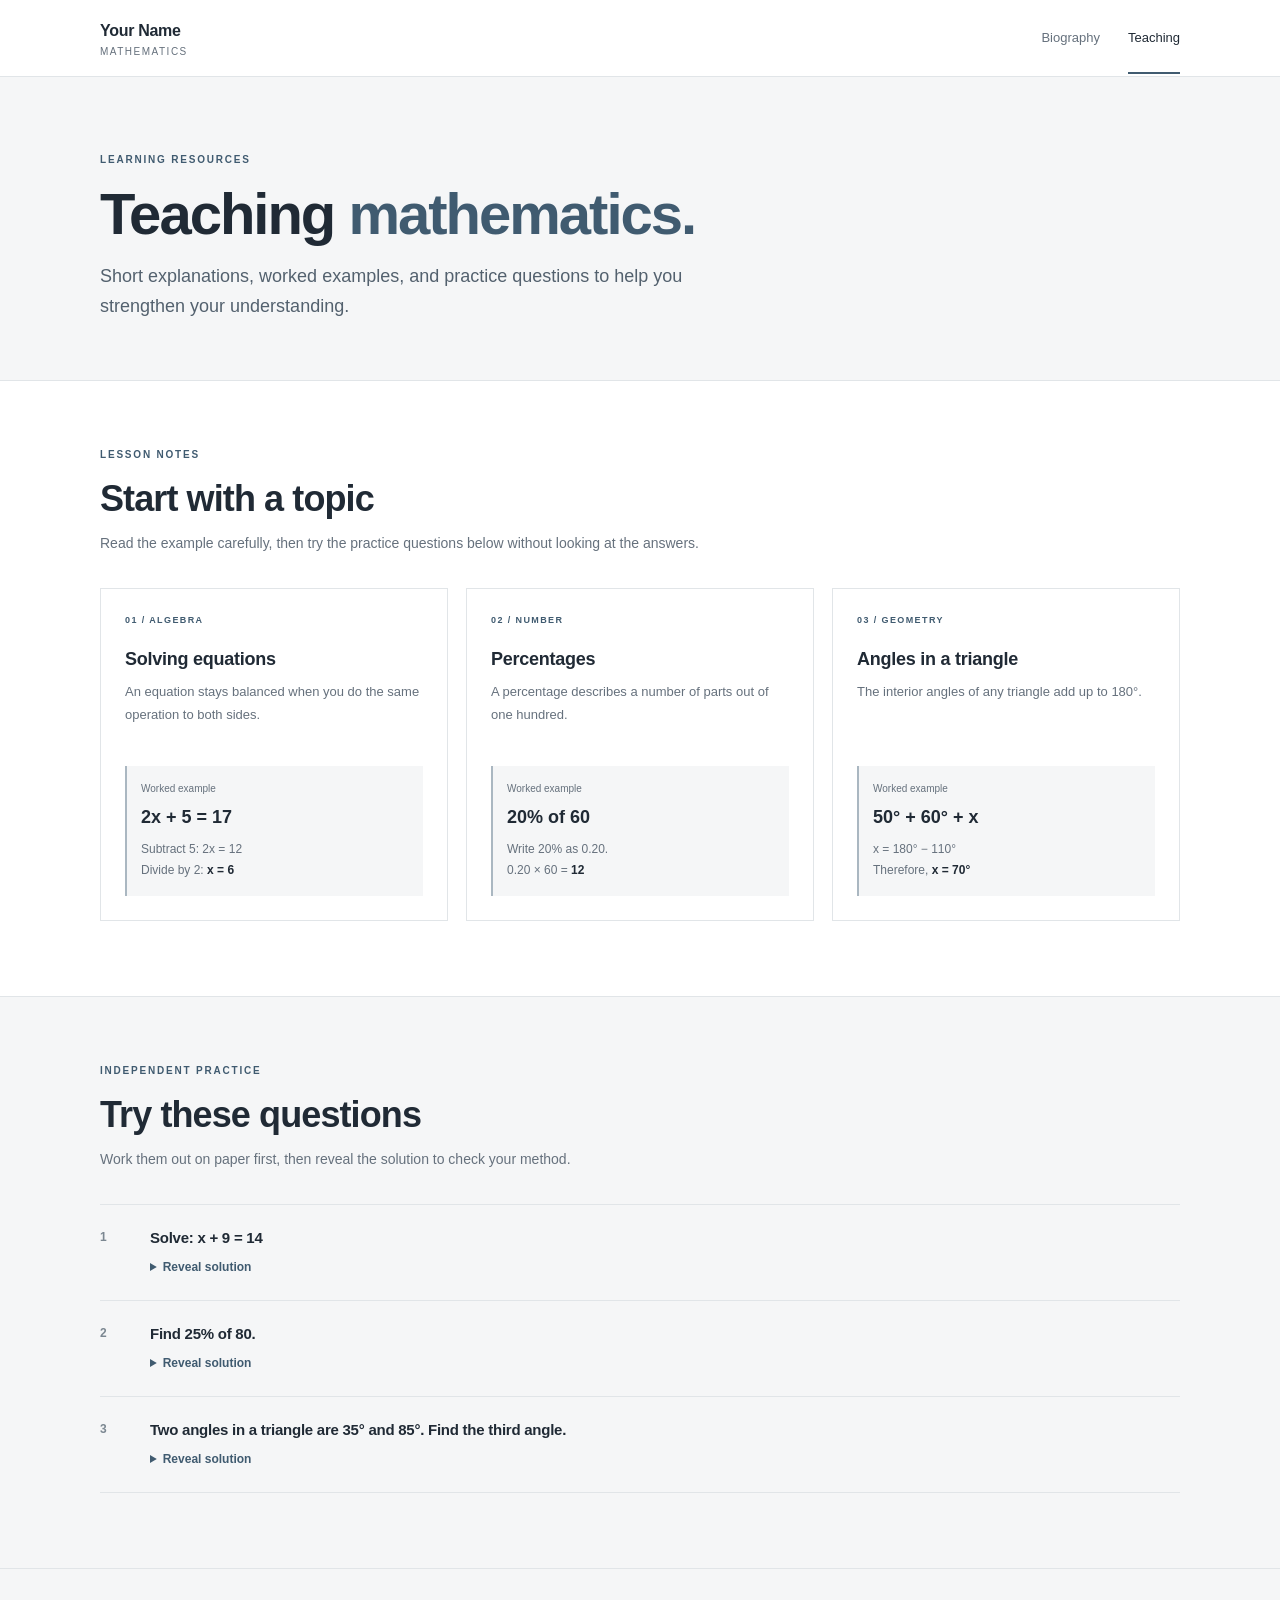
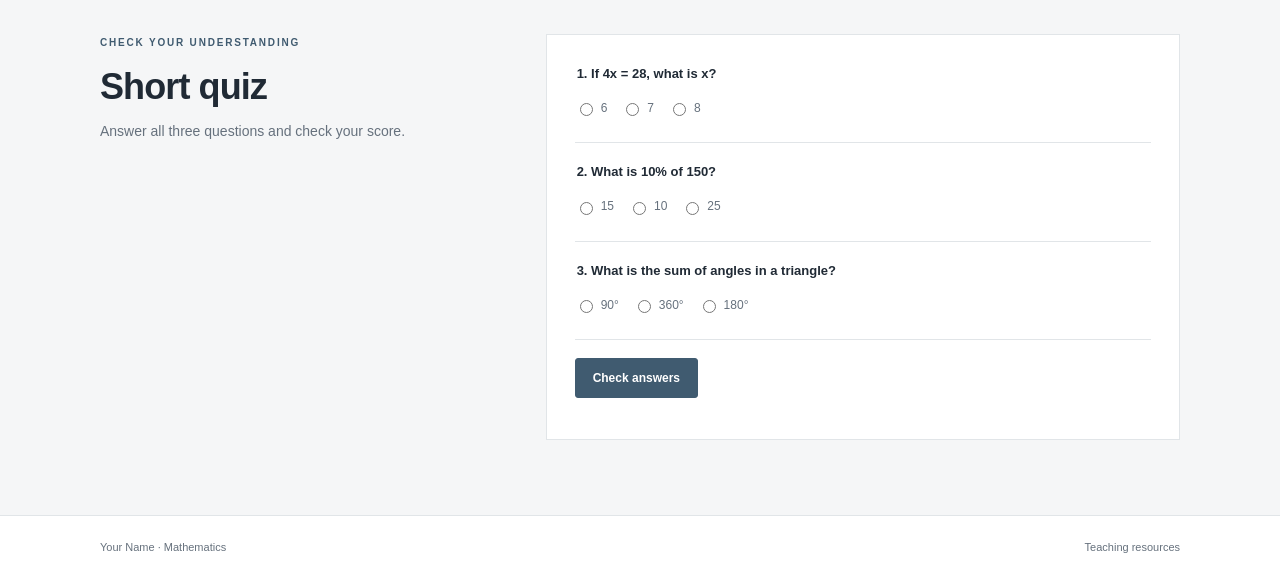
==== teaching.html @ e1b397eb "Add files via upload" ====
<!DOCTYPE html>
<html lang="en">
<head>
  <meta charset="UTF-8">
  <meta name="viewport" content="width=device-width, initial-scale=1">
  <meta name="description" content="Mathematics lessons, worked examples, exercises and a quiz for secondary school students.">
  <title>Teaching | Your Name</title>
  <link rel="stylesheet" href="style.css">
  <script src="script.js" defer></script>
</head>
<body>
  <header class="site-header">
    <div class="container nav-wrap">
      <a class="brand" href="index.html">Your Name <span>Mathematics</span></a>
      <nav aria-label="Main navigation">
        <a href="index.html">Biography</a>
        <a class="active" href="teaching.html">Teaching</a>
      </nav>
    </div>
  </header>

  <main>
    <section class="page-intro">
      <div class="container narrow">
        <p class="eyebrow">LEARNING RESOURCES</p>
        <h1>Teaching <span>mathematics.</span></h1>
        <p class="lead">Short explanations, worked examples, and practice questions to help you strengthen your understanding.</p>
      </div>
    </section>

    <section class="section">
      <div class="container">
        <div class="section-heading">
          <p class="eyebrow">LESSON NOTES</p>
          <h2>Start with a topic</h2>
          <p class="section-desc">Read the example carefully, then try the practice questions below without looking at the answers.</p>
        </div>
        <div class="lesson-grid">
          <article class="lesson-card">
            <p class="topic">01 / ALGEBRA</p>
            <h3>Solving equations</h3>
            <p>An equation stays balanced when you do the same operation to both sides.</p>
            <div class="example"><span>Worked example</span><strong>2x + 5 = 17</strong><p>Subtract 5: 2x = 12<br>Divide by 2: <b>x = 6</b></p></div>
          </article>
          <article class="lesson-card">
            <p class="topic">02 / NUMBER</p>
            <h3>Percentages</h3>
            <p>A percentage describes a number of parts out of one hundred.</p>
            <div class="example"><span>Worked example</span><strong>20% of 60</strong><p>Write 20% as 0.20.<br>0.20 × 60 = <b>12</b></p></div>
          </article>
          <article class="lesson-card">
            <p class="topic">03 / GEOMETRY</p>
            <h3>Angles in a triangle</h3>
            <p>The interior angles of any triangle add up to 180°.</p>
            <div class="example"><span>Worked example</span><strong>50° + 60° + x</strong><p>x = 180° − 110°<br>Therefore, <b>x = 70°</b></p></div>
          </article>
        </div>
      </div>
    </section>

    <section class="section practice-section">
      <div class="container">
        <div class="section-heading">
          <p class="eyebrow">INDEPENDENT PRACTICE</p>
          <h2>Try these questions</h2>
          <p class="section-desc">Work them out on paper first, then reveal the solution to check your method.</p>
        </div>
        <div class="exercise-list">
          <article class="exercise"><span class="exercise-no">1</span><div><h3>Solve: x + 9 = 14</h3><details><summary>Reveal solution</summary><p>Subtract 9 from both sides: x = 14 − 9, so <strong>x = 5</strong>.</p></details></div></article>
          <article class="exercise"><span class="exercise-no">2</span><div><h3>Find 25% of 80.</h3><details><summary>Reveal solution</summary><p>25% is one quarter. Calculate 80 ÷ 4, so the answer is <strong>20</strong>.</p></details></div></article>
          <article class="exercise"><span class="exercise-no">3</span><div><h3>Two angles in a triangle are 35° and 85°. Find the third angle.</h3><details><summary>Reveal solution</summary><p>180° − 35° − 85° = <strong>60°</strong>.</p></details></div></article>
        </div>
      </div>
    </section>

    <section class="section quiz-section">
      <div class="container quiz-layout">
        <div class="section-heading">
          <p class="eyebrow">CHECK YOUR UNDERSTANDING</p>
          <h2>Short quiz</h2>
          <p class="section-desc">Answer all three questions and check your score.</p>
        </div>
        <form id="quiz-form" class="quiz-form">
          <fieldset><legend>1. If 4x = 28, what is x?</legend><label><input type="radio" name="q1" value="a"> 6</label><label><input type="radio" name="q1" value="b"> 7</label><label><input type="radio" name="q1" value="c"> 8</label></fieldset>
          <fieldset><legend>2. What is 10% of 150?</legend><label><input type="radio" name="q2" value="a"> 15</label><label><input type="radio" name="q2" value="b"> 10</label><label><input type="radio" name="q2" value="c"> 25</label></fieldset>
          <fieldset><legend>3. What is the sum of angles in a triangle?</legend><label><input type="radio" name="q3" value="a"> 90°</label><label><input type="radio" name="q3" value="b"> 360°</label><label><input type="radio" name="q3" value="c"> 180°</label></fieldset>
          <button class="button" type="submit">Check answers</button>
          <p id="quiz-result" class="quiz-result" role="status" aria-live="polite"></p>
        </form>
      </div>
    </section>
  </main>

  <footer class="site-footer"><div class="container footer-inner"><span><a href="index.html">Your Name · Mathematics</a></span><span><a href="#top">Teaching resources</a></span></div></footer>
</body>
</html>
---- style.css ----
:root {
  --ink: #202a35;
  --muted: #66717d;
  --paper: #ffffff;
  --soft: #f5f6f7;
  --line: #e1e5e8;
  --accent: #405b70;
  --accent-dark: #2e4354;
  --max: 1080px;
}
* { box-sizing: border-box; }
html { scroll-behavior: smooth; }
body { margin: 0; color: var(--ink); background: var(--paper); font-family: -apple-system, BlinkMacSystemFont, "Segoe UI", sans-serif; font-size: 15px; line-height: 1.75; }
a { color: inherit; text-decoration: none; }
.container { width: min(var(--max), calc(100% - 44px)); margin: 0 auto; }
.site-header { background: #fff; border-bottom: 1px solid var(--line); }
.nav-wrap { min-height: 76px; display: flex; align-items: center; justify-content: space-between; gap: 24px; }
.brand { font-size: 16px; font-weight: 750; letter-spacing: -.3px; }
.brand span { display: block; color: var(--muted); font-size: 10px; font-weight: 500; letter-spacing: 1.5px; text-transform: uppercase; line-height: 1.4; }
nav { display: flex; align-items: center; gap: 28px; }
nav a { color: var(--muted); font-size: 13px; padding: 25px 0 22px; border-bottom: 2px solid transparent; }
nav a:hover, nav a.active { color: var(--ink); border-bottom-color: var(--accent); }
.bio-hero { padding: 90px 0 105px; }
.bio-layout { display: grid; grid-template-columns: .55fr 1.45fr; gap: 70px; }
.bio-label { align-self: start; padding-top: 10px; color: var(--muted); font-size: 10px; letter-spacing: 1.8px; font-weight: 750; }
.eyebrow { margin: 0 0 13px; color: var(--accent); font-size: 10px; font-weight: 800; letter-spacing: 1.8px; }
h1, h2, h3, p { margin-top: 0; }
h1 { font-size: clamp(38px, 5vw, 58px); line-height: 1.12; letter-spacing: -2px; font-weight: 650; margin-bottom: 22px; }
h1 span, h2 span { color: var(--accent); }
h2 { font-size: clamp(28px, 3.5vw, 36px); line-height: 1.25; letter-spacing: -.9px; font-weight: 650; margin-bottom: 14px; }
h3 { font-size: 18px; line-height: 1.4; letter-spacing: -.25px; margin-bottom: 9px; }
.lead { color: #53616e; font-size: 18px; line-height: 1.65; max-width: 660px; margin-bottom: 26px; }
.bio-content > p:not(.eyebrow):not(.lead):not(.edit-note) { color: var(--muted); max-width: 700px; }
.rule { width: 48px; height: 2px; background: var(--accent); margin: 32px 0; }
.bio-details { display: grid; grid-template-columns: repeat(3, 1fr); gap: 18px; margin: 34px 0; padding: 23px 0; border-top: 1px solid var(--line); border-bottom: 1px solid var(--line); }
.bio-details div { display: flex; flex-direction: column; gap: 5px; }
.detail-label { color: #7d8790; font-size: 9px; font-weight: 800; letter-spacing: 1.2px; }
.bio-details strong { font-size: 12px; font-weight: 650; }
.button { display: inline-flex; align-items: center; gap: 18px; padding: 12px 17px; color: #fff; background: var(--accent); border: 1px solid var(--accent); border-radius: 3px; font-size: 12px; font-weight: 700; cursor: pointer; }
.button:hover { background: var(--accent-dark); }
.edit-note { margin: 18px 0 0; color: #87919a; font-size: 11px; }
.page-intro { padding: 74px 0 58px; background: var(--soft); border-bottom: 1px solid var(--line); }
.narrow { max-width: var(--max); }
.page-intro h1 { margin-bottom: 16px; }
.page-intro .lead { margin-bottom: 0; max-width: 620px; }
.section { padding: 65px 0 75px; }
.section-heading { max-width: 620px; margin-bottom: 32px; }
.section-heading h2 { margin-bottom: 10px; }
.section-desc { color: var(--muted); font-size: 14px; margin-bottom: 0; }
.lesson-grid { display: grid; grid-template-columns: repeat(3, 1fr); gap: 18px; }
.lesson-card { border: 1px solid var(--line); padding: 24px; background: white; }
.topic { color: var(--accent); font-size: 9px; font-weight: 800; letter-spacing: 1.4px; margin-bottom: 18px; }
.lesson-card > p:not(.topic) { color: var(--muted); font-size: 13px; min-height: 72px; }
.example { padding: 14px; background: var(--soft); border-left: 2px solid #aab7c1; }
.example span { display: block; color: var(--muted); font-size: 10px; margin-bottom: 5px; }
.example strong { display: block; font-size: 18px; font-weight: 650; margin-bottom: 5px; }
.example p { color: var(--muted); font-size: 12px; margin: 0; line-height: 1.8; }
.example b { color: var(--ink); }
.practice-section, .quiz-section { background: var(--soft); border-top: 1px solid var(--line); }
.exercise-list { border-top: 1px solid var(--line); }
.exercise { display: grid; grid-template-columns: 34px 1fr; gap: 16px; padding: 22px 0; border-bottom: 1px solid var(--line); }
.exercise-no { color: #7b8791; font-size: 12px; font-weight: 750; }
.exercise h3 { font-size: 15px; font-weight: 650; }
details { color: var(--muted); font-size: 13px; }
summary { cursor: pointer; color: var(--accent); font-size: 12px; font-weight: 700; }
details p { margin: 10px 0 0; }
details strong { color: var(--ink); }
.quiz-layout { display: grid; grid-template-columns: .75fr 1.25fr; gap: 65px; }
.quiz-form { background: white; border: 1px solid var(--line); padding: 28px; }
.quiz-form fieldset { border: 0; border-bottom: 1px solid var(--line); padding: 0 0 18px; margin: 0 0 18px; }
.quiz-form legend { font-size: 13px; font-weight: 700; margin-bottom: 12px; }
.quiz-form label { display: inline-flex; align-items: center; gap: 5px; margin: 0 14px 5px 0; color: var(--muted); font-size: 12px; cursor: pointer; }
.quiz-form input { accent-color: var(--accent); }
.quiz-result { color: var(--ink); font-size: 13px; font-weight: 650; margin: 13px 0 0; }
.site-footer { border-top: 1px solid var(--line); padding: 22px 0; color: var(--muted); font-size: 11px; }
.footer-inner { display: flex; justify-content: space-between; gap: 18px; }
@media (max-width: 760px) {
  .bio-layout { grid-template-columns: 1fr; gap: 20px; }
  .bio-hero { padding: 58px 0 70px; }
  .lesson-grid { grid-template-columns: 1fr; }
  .lesson-card > p:not(.topic) { min-height: 0; }
  .quiz-layout { grid-template-columns: 1fr; gap: 25px; }
}
@media (max-width: 500px) {
  .container { width: calc(100% - 32px); }
  .nav-wrap { min-height: 68px; align-items: center; }
  nav { gap: 16px; }
  nav a { padding: 22px 0 19px; font-size: 12px; }
  .brand { font-size: 14px; }
  h1 { letter-spacing: -1.4px; }
  .bio-details { grid-template-columns: 1fr; gap: 15px; }
  .page-intro { padding: 52px 0 43px; }
  .section { padding: 50px 0 58px; }
  .quiz-form { padding: 20px 16px; }
  .footer-inner { flex-direction: column; gap: 4px; }
}
@media (prefers-reduced-motion: reduce) { html { scroll-behavior: auto; } }
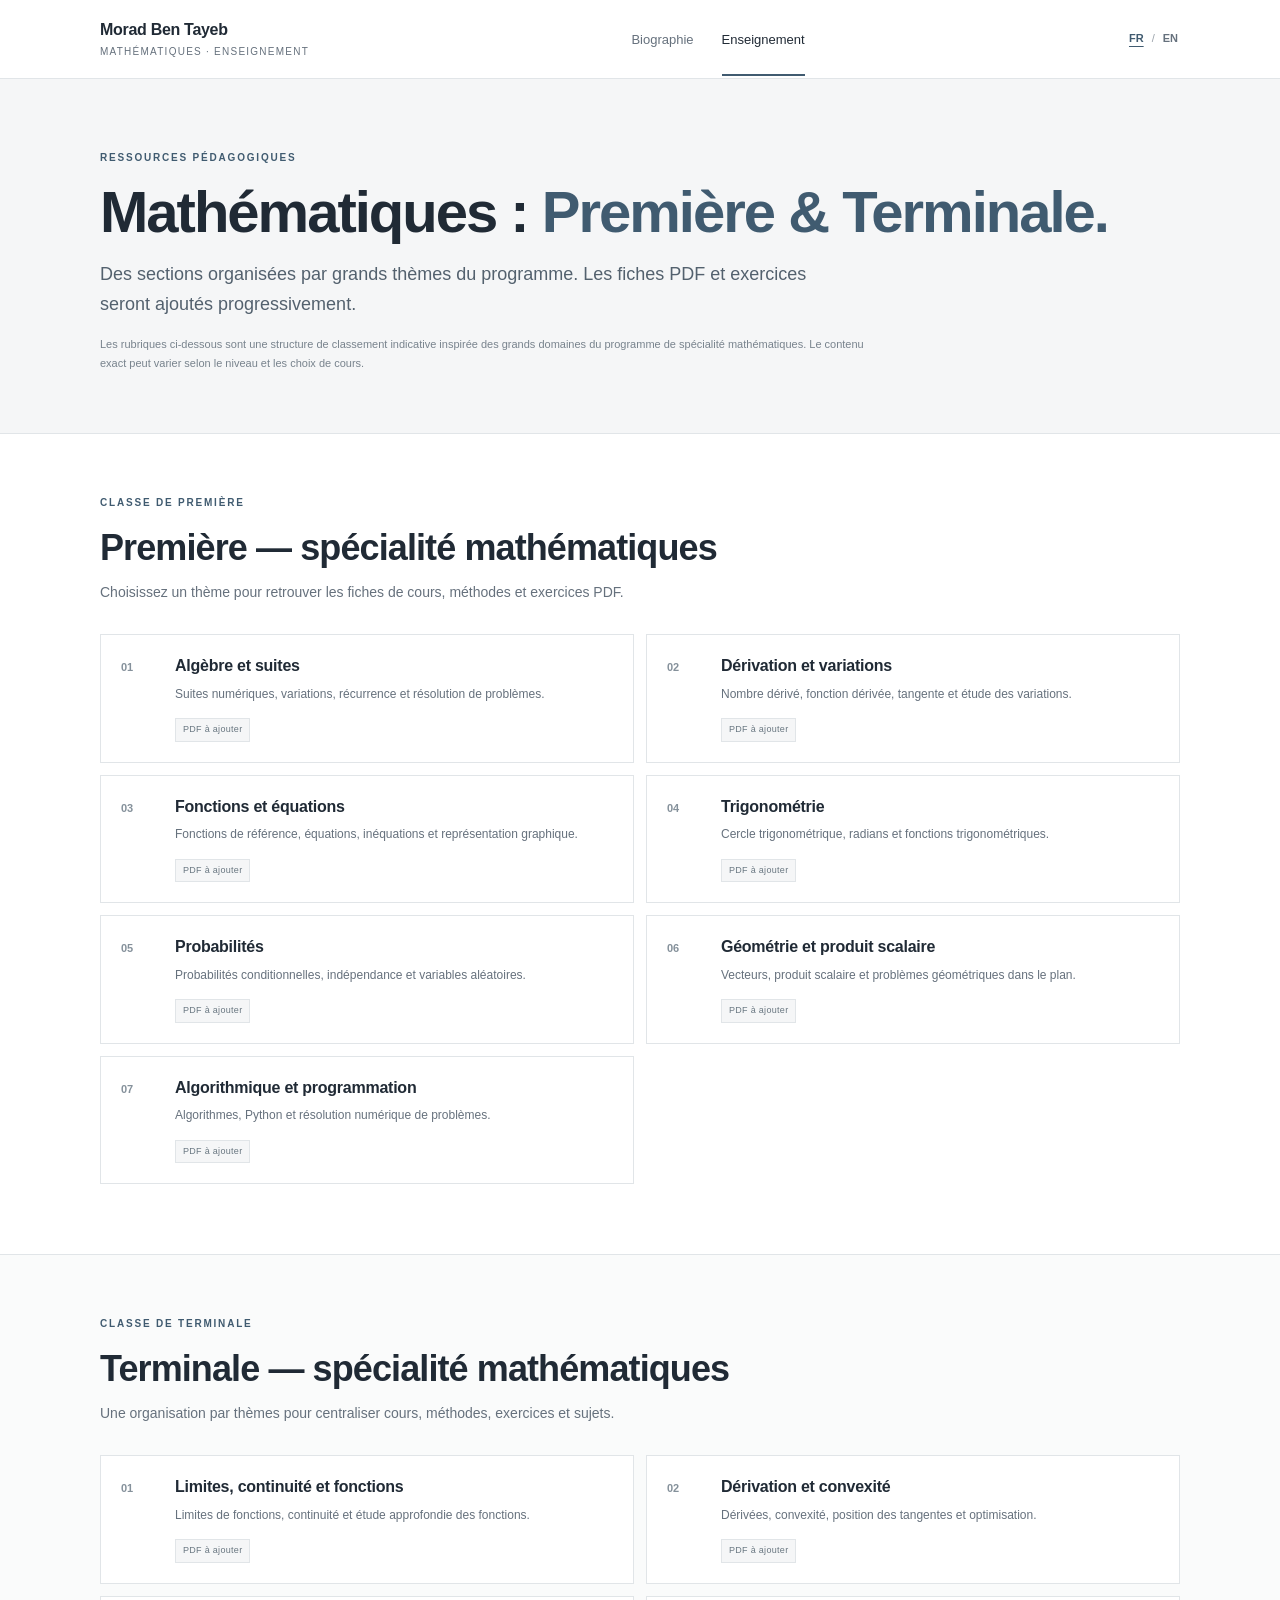
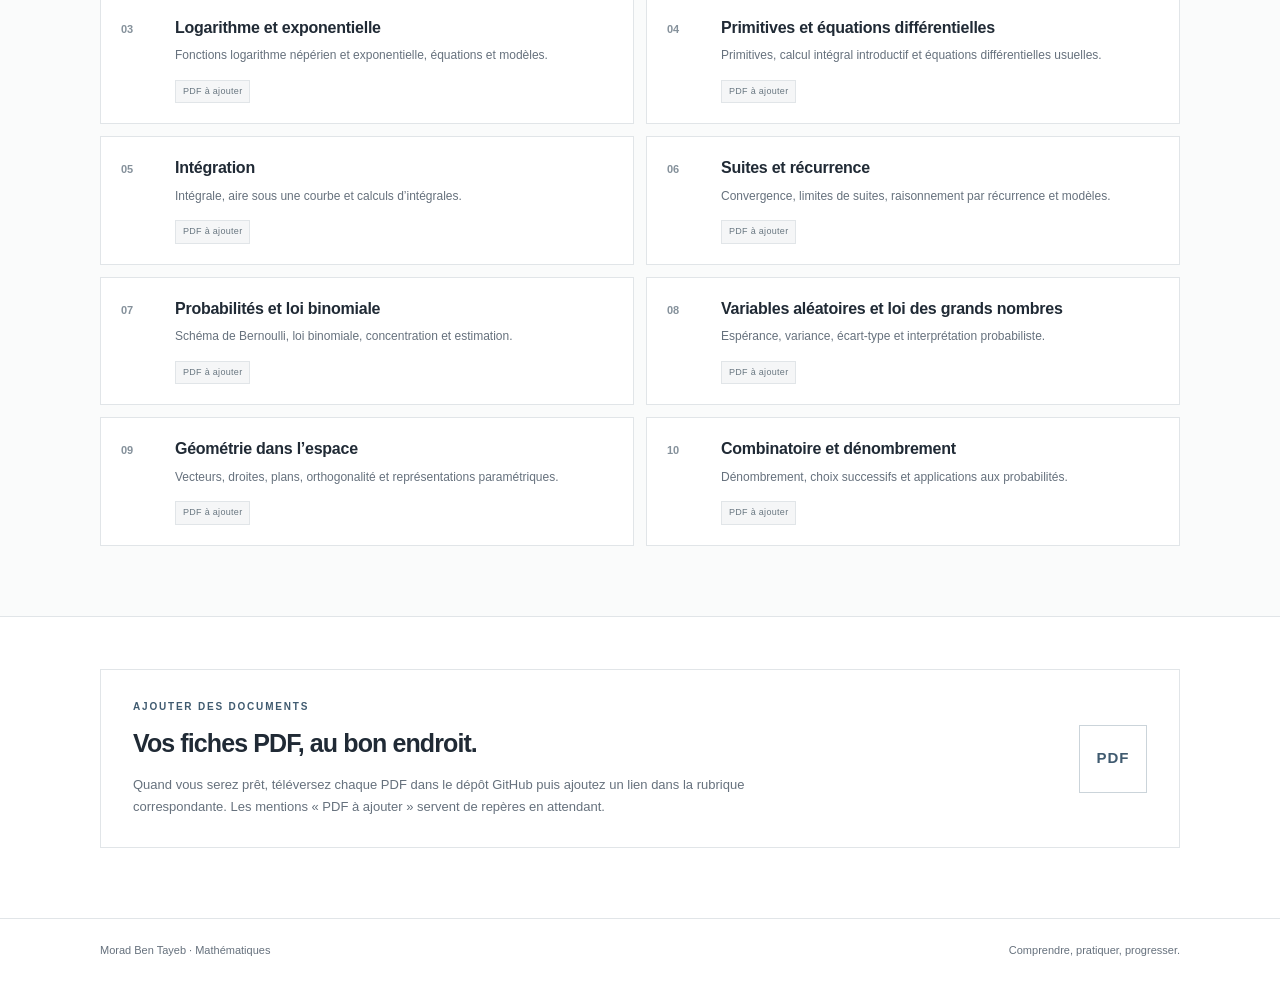
==== commit 6d105038: "Add files via upload" ====
--- a/teaching.html
+++ b/teaching.html
@@ -1,96 +1,88 @@
 <!DOCTYPE html>
-<html lang="en">
+<html lang="fr">
 <head>
-  <meta charset="UTF-8">
+  <meta charset="utf-8">
   <meta name="viewport" content="width=device-width, initial-scale=1">
-  <meta name="description" content="Mathematics lessons, worked examples, exercises and a quiz for secondary school students.">
-  <title>Teaching | Your Name</title>
+  <meta name="description" content="Ressources de mathématiques pour les classes de Première et Terminale.">
+  <title>Enseignement | Morad Ben Tayeb</title>
   <link rel="stylesheet" href="style.css">
-  <script src="script.js" defer></script>
+  <script src="language.js" defer></script>
 </head>
 <body>
   <header class="site-header">
     <div class="container nav-wrap">
-      <a class="brand" href="index.html">Your Name <span>Mathematics</span></a>
-      <nav aria-label="Main navigation">
-        <a href="index.html">Biography</a>
-        <a class="active" href="teaching.html">Teaching</a>
+      <a class="brand" href="index.html"><span class="brand-name">Morad Ben Tayeb</span><span class="brand-sub" data-i18n="brandSub">Mathématiques · Enseignement</span></a>
+      <nav aria-label="Navigation principale">
+        <a href="index.html" data-i18n="navBio">Biographie</a>
+        <a class="active" href="teaching.html" data-i18n="navTeaching">Enseignement</a>
       </nav>
+      <div class="language-switch" aria-label="Language">
+        <button type="button" class="lang-button active" data-lang="fr" aria-pressed="true">FR</button>
+        <span aria-hidden="true">/</span>
+        <button type="button" class="lang-button" data-lang="en" aria-pressed="false">EN</button>
+      </div>
     </div>
   </header>
 
   <main>
     <section class="page-intro">
-      <div class="container narrow">
-        <p class="eyebrow">LEARNING RESOURCES</p>
-        <h1>Teaching <span>mathematics.</span></h1>
-        <p class="lead">Short explanations, worked examples, and practice questions to help you strengthen your understanding.</p>
+      <div class="container">
+        <p class="eyebrow" data-i18n="teachingEyebrow">RESSOURCES PÉDAGOGIQUES</p>
+        <h1 data-i18n="teachingHeadline">Mathématiques : <span>Première &amp; Terminale.</span></h1>
+        <p class="lead" data-i18n="teachingLead">Des sections organisées par grands thèmes du programme. Les fiches PDF et exercices seront ajoutés progressivement.</p>
+        <p class="curriculum-note" data-i18n="curriculumNote">Les rubriques ci-dessous sont une structure de classement indicative inspirée des grands domaines du programme de spécialité mathématiques. Le contenu exact peut varier selon le niveau et les choix de cours.</p>
       </div>
     </section>
 
     <section class="section">
       <div class="container">
         <div class="section-heading">
-          <p class="eyebrow">LESSON NOTES</p>
-          <h2>Start with a topic</h2>
-          <p class="section-desc">Read the example carefully, then try the practice questions below without looking at the answers.</p>
+          <p class="eyebrow" data-i18n="premiereEyebrow">CLASSE DE PREMIÈRE</p>
+          <h2 data-i18n="premiereTitle">Première — spécialité mathématiques</h2>
+          <p class="section-desc" data-i18n="premiereDesc">Choisissez un thème pour retrouver les fiches de cours, méthodes et exercices PDF.</p>
         </div>
-        <div class="lesson-grid">
-          <article class="lesson-card">
-            <p class="topic">01 / ALGEBRA</p>
-            <h3>Solving equations</h3>
-            <p>An equation stays balanced when you do the same operation to both sides.</p>
-            <div class="example"><span>Worked example</span><strong>2x + 5 = 17</strong><p>Subtract 5: 2x = 12<br>Divide by 2: <b>x = 6</b></p></div>
-          </article>
-          <article class="lesson-card">
-            <p class="topic">02 / NUMBER</p>
-            <h3>Percentages</h3>
-            <p>A percentage describes a number of parts out of one hundred.</p>
-            <div class="example"><span>Worked example</span><strong>20% of 60</strong><p>Write 20% as 0.20.<br>0.20 × 60 = <b>12</b></p></div>
-          </article>
-          <article class="lesson-card">
-            <p class="topic">03 / GEOMETRY</p>
-            <h3>Angles in a triangle</h3>
-            <p>The interior angles of any triangle add up to 180°.</p>
-            <div class="example"><span>Worked example</span><strong>50° + 60° + x</strong><p>x = 180° − 110°<br>Therefore, <b>x = 70°</b></p></div>
-          </article>
+        <div class="topic-grid">
+          <article class="topic-card"><span class="topic-number">01</span><div><h3 data-i18n="p1">Algèbre et suites</h3><p data-i18n="p1d">Suites numériques, variations, récurrence et résolution de problèmes.</p><span class="pdf-status" data-i18n="pdfSoon">PDF à ajouter</span></div></article>
+          <article class="topic-card"><span class="topic-number">02</span><div><h3 data-i18n="p2">Dérivation et variations</h3><p data-i18n="p2d">Nombre dérivé, fonction dérivée, tangente et étude des variations.</p><span class="pdf-status" data-i18n="pdfSoon">PDF à ajouter</span></div></article>
+          <article class="topic-card"><span class="topic-number">03</span><div><h3 data-i18n="p3">Fonctions et équations</h3><p data-i18n="p3d">Fonctions de référence, équations, inéquations et représentation graphique.</p><span class="pdf-status" data-i18n="pdfSoon">PDF à ajouter</span></div></article>
+          <article class="topic-card"><span class="topic-number">04</span><div><h3 data-i18n="p4">Trigonométrie</h3><p data-i18n="p4d">Cercle trigonométrique, radians et fonctions trigonométriques.</p><span class="pdf-status" data-i18n="pdfSoon">PDF à ajouter</span></div></article>
+          <article class="topic-card"><span class="topic-number">05</span><div><h3 data-i18n="p5">Probabilités</h3><p data-i18n="p5d">Probabilités conditionnelles, indépendance et variables aléatoires.</p><span class="pdf-status" data-i18n="pdfSoon">PDF à ajouter</span></div></article>
+          <article class="topic-card"><span class="topic-number">06</span><div><h3 data-i18n="p6">Géométrie et produit scalaire</h3><p data-i18n="p6d">Vecteurs, produit scalaire et problèmes géométriques dans le plan.</p><span class="pdf-status" data-i18n="pdfSoon">PDF à ajouter</span></div></article>
+          <article class="topic-card"><span class="topic-number">07</span><div><h3 data-i18n="p7">Algorithmique et programmation</h3><p data-i18n="p7d">Algorithmes, Python et résolution numérique de problèmes.</p><span class="pdf-status" data-i18n="pdfSoon">PDF à ajouter</span></div></article>
         </div>
       </div>
     </section>
 
-    <section class="section practice-section">
+    <section class="section terminal-section">
       <div class="container">
         <div class="section-heading">
-          <p class="eyebrow">INDEPENDENT PRACTICE</p>
-          <h2>Try these questions</h2>
-          <p class="section-desc">Work them out on paper first, then reveal the solution to check your method.</p>
+          <p class="eyebrow" data-i18n="termEyebrow">CLASSE DE TERMINALE</p>
+          <h2 data-i18n="termTitle">Terminale — spécialité mathématiques</h2>
+          <p class="section-desc" data-i18n="termDesc">Une organisation par thèmes pour centraliser cours, méthodes, exercices et sujets.</p>
         </div>
-        <div class="exercise-list">
-          <article class="exercise"><span class="exercise-no">1</span><div><h3>Solve: x + 9 = 14</h3><details><summary>Reveal solution</summary><p>Subtract 9 from both sides: x = 14 − 9, so <strong>x = 5</strong>.</p></details></div></article>
-          <article class="exercise"><span class="exercise-no">2</span><div><h3>Find 25% of 80.</h3><details><summary>Reveal solution</summary><p>25% is one quarter. Calculate 80 ÷ 4, so the answer is <strong>20</strong>.</p></details></div></article>
-          <article class="exercise"><span class="exercise-no">3</span><div><h3>Two angles in a triangle are 35° and 85°. Find the third angle.</h3><details><summary>Reveal solution</summary><p>180° − 35° − 85° = <strong>60°</strong>.</p></details></div></article>
+        <div class="topic-grid">
+          <article class="topic-card"><span class="topic-number">01</span><div><h3 data-i18n="t1">Limites, continuité et fonctions</h3><p data-i18n="t1d">Limites de fonctions, continuité et étude approfondie des fonctions.</p><span class="pdf-status" data-i18n="pdfSoon">PDF à ajouter</span></div></article>
+          <article class="topic-card"><span class="topic-number">02</span><div><h3 data-i18n="t2">Dérivation et convexité</h3><p data-i18n="t2d">Dérivées, convexité, position des tangentes et optimisation.</p><span class="pdf-status" data-i18n="pdfSoon">PDF à ajouter</span></div></article>
+          <article class="topic-card"><span class="topic-number">03</span><div><h3 data-i18n="t3">Logarithme et exponentielle</h3><p data-i18n="t3d">Fonctions logarithme népérien et exponentielle, équations et modèles.</p><span class="pdf-status" data-i18n="pdfSoon">PDF à ajouter</span></div></article>
+          <article class="topic-card"><span class="topic-number">04</span><div><h3 data-i18n="t4">Primitives et équations différentielles</h3><p data-i18n="t4d">Primitives, calcul intégral introductif et équations différentielles usuelles.</p><span class="pdf-status" data-i18n="pdfSoon">PDF à ajouter</span></div></article>
+          <article class="topic-card"><span class="topic-number">05</span><div><h3 data-i18n="t5">Intégration</h3><p data-i18n="t5d">Intégrale, aire sous une courbe et calculs d’intégrales.</p><span class="pdf-status" data-i18n="pdfSoon">PDF à ajouter</span></div></article>
+          <article class="topic-card"><span class="topic-number">06</span><div><h3 data-i18n="t6">Suites et récurrence</h3><p data-i18n="t6d">Convergence, limites de suites, raisonnement par récurrence et modèles.</p><span class="pdf-status" data-i18n="pdfSoon">PDF à ajouter</span></div></article>
+          <article class="topic-card"><span class="topic-number">07</span><div><h3 data-i18n="t7">Probabilités et loi binomiale</h3><p data-i18n="t7d">Schéma de Bernoulli, loi binomiale, concentration et estimation.</p><span class="pdf-status" data-i18n="pdfSoon">PDF à ajouter</span></div></article>
+          <article class="topic-card"><span class="topic-number">08</span><div><h3 data-i18n="t8">Variables aléatoires et loi des grands nombres</h3><p data-i18n="t8d">Espérance, variance, écart-type et interprétation probabiliste.</p><span class="pdf-status" data-i18n="pdfSoon">PDF à ajouter</span></div></article>
+          <article class="topic-card"><span class="topic-number">09</span><div><h3 data-i18n="t9">Géométrie dans l’espace</h3><p data-i18n="t9d">Vecteurs, droites, plans, orthogonalité et représentations paramétriques.</p><span class="pdf-status" data-i18n="pdfSoon">PDF à ajouter</span></div></article>
+          <article class="topic-card"><span class="topic-number">10</span><div><h3 data-i18n="t10">Combinatoire et dénombrement</h3><p data-i18n="t10d">Dénombrement, choix successifs et applications aux probabilités.</p><span class="pdf-status" data-i18n="pdfSoon">PDF à ajouter</span></div></article>
         </div>
       </div>
     </section>
 
-    <section class="section quiz-section">
-      <div class="container quiz-layout">
-        <div class="section-heading">
-          <p class="eyebrow">CHECK YOUR UNDERSTANDING</p>
-          <h2>Short quiz</h2>
-          <p class="section-desc">Answer all three questions and check your score.</p>
-        </div>
-        <form id="quiz-form" class="quiz-form">
-          <fieldset><legend>1. If 4x = 28, what is x?</legend><label><input type="radio" name="q1" value="a"> 6</label><label><input type="radio" name="q1" value="b"> 7</label><label><input type="radio" name="q1" value="c"> 8</label></fieldset>
-          <fieldset><legend>2. What is 10% of 150?</legend><label><input type="radio" name="q2" value="a"> 15</label><label><input type="radio" name="q2" value="b"> 10</label><label><input type="radio" name="q2" value="c"> 25</label></fieldset>
-          <fieldset><legend>3. What is the sum of angles in a triangle?</legend><label><input type="radio" name="q3" value="a"> 90°</label><label><input type="radio" name="q3" value="b"> 360°</label><label><input type="radio" name="q3" value="c"> 180°</label></fieldset>
-          <button class="button" type="submit">Check answers</button>
-          <p id="quiz-result" class="quiz-result" role="status" aria-live="polite"></p>
-        </form>
+    <section class="section resources-note">
+      <div class="container resource-box">
+        <div><p class="eyebrow" data-i18n="resourcesEyebrow">AJOUTER DES DOCUMENTS</p><h2 data-i18n="resourcesTitle">Vos fiches PDF, au bon endroit.</h2><p data-i18n="resourcesText">Quand vous serez prêt, téléversez chaque PDF dans le dépôt GitHub puis ajoutez un lien dans la rubrique correspondante. Les mentions « PDF à ajouter » servent de repères en attendant.</p></div>
+        <div class="resource-symbol" aria-hidden="true">PDF</div>
       </div>
     </section>
   </main>
 
-  <footer class="site-footer"><div class="container footer-inner"><span><a href="index.html">Your Name · Mathematics</a></span><span><a href="#top">Teaching resources</a></span></div></footer>
+  <footer class="site-footer"><div class="container footer-inner"><span><a href="index.html">Morad Ben Tayeb · Mathématiques</a></span><span data-i18n="footerLine">Comprendre, pratiquer, progresser.</span></div></footer>
 </body>
 </html>
--- a/style.css
+++ b/style.css
@@ -1,26 +1,24 @@
 :root {
-  --ink: #202a35;
-  --muted: #66717d;
-  --paper: #ffffff;
-  --soft: #f5f6f7;
-  --line: #e1e5e8;
-  --accent: #405b70;
-  --accent-dark: #2e4354;
-  --max: 1080px;
+  --ink: #202a35; --muted: #66717d; --paper: #fff; --soft: #f5f6f7;
+  --line: #e1e5e8; --accent: #405b70; --accent-dark: #2e4354; --max: 1080px;
 }
 * { box-sizing: border-box; }
 html { scroll-behavior: smooth; }
 body { margin: 0; color: var(--ink); background: var(--paper); font-family: -apple-system, BlinkMacSystemFont, "Segoe UI", sans-serif; font-size: 15px; line-height: 1.75; }
 a { color: inherit; text-decoration: none; }
+button { font: inherit; }
 .container { width: min(var(--max), calc(100% - 44px)); margin: 0 auto; }
 .site-header { background: #fff; border-bottom: 1px solid var(--line); }
-.nav-wrap { min-height: 76px; display: flex; align-items: center; justify-content: space-between; gap: 24px; }
-.brand { font-size: 16px; font-weight: 750; letter-spacing: -.3px; }
-.brand span { display: block; color: var(--muted); font-size: 10px; font-weight: 500; letter-spacing: 1.5px; text-transform: uppercase; line-height: 1.4; }
+.nav-wrap { min-height: 78px; display: flex; align-items: center; justify-content: space-between; gap: 24px; }
+.brand { display: flex; flex-direction: column; font-size: 16px; font-weight: 750; line-height: 1.3; letter-spacing: -.3px; }
+.brand-sub { color: var(--muted); font-size: 10px; font-weight: 500; letter-spacing: 1.25px; text-transform: uppercase; margin-top: 4px; }
 nav { display: flex; align-items: center; gap: 28px; }
-nav a { color: var(--muted); font-size: 13px; padding: 25px 0 22px; border-bottom: 2px solid transparent; }
+nav a { color: var(--muted); font-size: 13px; padding: 27px 0 23px; border-bottom: 2px solid transparent; }
 nav a:hover, nav a.active { color: var(--ink); border-bottom-color: var(--accent); }
-.bio-hero { padding: 90px 0 105px; }
+.language-switch { display: flex; align-items: center; gap: 6px; color: #9aa2aa; font-size: 11px; }
+.lang-button { border: 0; padding: 5px 2px; background: transparent; color: var(--muted); cursor: pointer; font-size: 11px; font-weight: 750; }
+.lang-button.active { color: var(--accent); text-decoration: underline; text-underline-offset: 4px; }
+.bio-hero { padding: 84px 0 100px; }
 .bio-layout { display: grid; grid-template-columns: .55fr 1.45fr; gap: 70px; }
 .bio-label { align-self: start; padding-top: 10px; color: var(--muted); font-size: 10px; letter-spacing: 1.8px; font-weight: 750; }
 .eyebrow { margin: 0 0 13px; color: var(--accent); font-size: 10px; font-weight: 800; letter-spacing: 1.8px; }
@@ -29,8 +27,8 @@
 h1 span, h2 span { color: var(--accent); }
 h2 { font-size: clamp(28px, 3.5vw, 36px); line-height: 1.25; letter-spacing: -.9px; font-weight: 650; margin-bottom: 14px; }
 h3 { font-size: 18px; line-height: 1.4; letter-spacing: -.25px; margin-bottom: 9px; }
-.lead { color: #53616e; font-size: 18px; line-height: 1.65; max-width: 660px; margin-bottom: 26px; }
-.bio-content > p:not(.eyebrow):not(.lead):not(.edit-note) { color: var(--muted); max-width: 700px; }
+.lead { color: #53616e; font-size: 18px; line-height: 1.65; max-width: 700px; margin-bottom: 26px; }
+.bio-content > p:not(.eyebrow):not(.lead):not(.edit-note) { color: var(--muted); max-width: 720px; }
 .rule { width: 48px; height: 2px; background: var(--accent); margin: 32px 0; }
 .bio-details { display: grid; grid-template-columns: repeat(3, 1fr); gap: 18px; margin: 34px 0; padding: 23px 0; border-top: 1px solid var(--line); border-bottom: 1px solid var(--line); }
 .bio-details div { display: flex; flex-direction: column; gap: 5px; }
@@ -39,59 +37,46 @@
 .button { display: inline-flex; align-items: center; gap: 18px; padding: 12px 17px; color: #fff; background: var(--accent); border: 1px solid var(--accent); border-radius: 3px; font-size: 12px; font-weight: 700; cursor: pointer; }
 .button:hover { background: var(--accent-dark); }
 .edit-note { margin: 18px 0 0; color: #87919a; font-size: 11px; }
-.page-intro { padding: 74px 0 58px; background: var(--soft); border-bottom: 1px solid var(--line); }
-.narrow { max-width: var(--max); }
+.page-intro { padding: 70px 0 50px; background: var(--soft); border-bottom: 1px solid var(--line); }
 .page-intro h1 { margin-bottom: 16px; }
-.page-intro .lead { margin-bottom: 0; max-width: 620px; }
-.section { padding: 65px 0 75px; }
-.section-heading { max-width: 620px; margin-bottom: 32px; }
+.page-intro .lead { margin-bottom: 15px; max-width: 740px; }
+.curriculum-note { max-width: 780px; color: #78838d; font-size: 11px; line-height: 1.7; }
+.section { padding: 60px 0 70px; }
+.section-heading { max-width: 700px; margin-bottom: 30px; }
 .section-heading h2 { margin-bottom: 10px; }
 .section-desc { color: var(--muted); font-size: 14px; margin-bottom: 0; }
-.lesson-grid { display: grid; grid-template-columns: repeat(3, 1fr); gap: 18px; }
-.lesson-card { border: 1px solid var(--line); padding: 24px; background: white; }
-.topic { color: var(--accent); font-size: 9px; font-weight: 800; letter-spacing: 1.4px; margin-bottom: 18px; }
-.lesson-card > p:not(.topic) { color: var(--muted); font-size: 13px; min-height: 72px; }
-.example { padding: 14px; background: var(--soft); border-left: 2px solid #aab7c1; }
-.example span { display: block; color: var(--muted); font-size: 10px; margin-bottom: 5px; }
-.example strong { display: block; font-size: 18px; font-weight: 650; margin-bottom: 5px; }
-.example p { color: var(--muted); font-size: 12px; margin: 0; line-height: 1.8; }
-.example b { color: var(--ink); }
-.practice-section, .quiz-section { background: var(--soft); border-top: 1px solid var(--line); }
-.exercise-list { border-top: 1px solid var(--line); }
-.exercise { display: grid; grid-template-columns: 34px 1fr; gap: 16px; padding: 22px 0; border-bottom: 1px solid var(--line); }
-.exercise-no { color: #7b8791; font-size: 12px; font-weight: 750; }
-.exercise h3 { font-size: 15px; font-weight: 650; }
-details { color: var(--muted); font-size: 13px; }
-summary { cursor: pointer; color: var(--accent); font-size: 12px; font-weight: 700; }
-details p { margin: 10px 0 0; }
-details strong { color: var(--ink); }
-.quiz-layout { display: grid; grid-template-columns: .75fr 1.25fr; gap: 65px; }
-.quiz-form { background: white; border: 1px solid var(--line); padding: 28px; }
-.quiz-form fieldset { border: 0; border-bottom: 1px solid var(--line); padding: 0 0 18px; margin: 0 0 18px; }
-.quiz-form legend { font-size: 13px; font-weight: 700; margin-bottom: 12px; }
-.quiz-form label { display: inline-flex; align-items: center; gap: 5px; margin: 0 14px 5px 0; color: var(--muted); font-size: 12px; cursor: pointer; }
-.quiz-form input { accent-color: var(--accent); }
-.quiz-result { color: var(--ink); font-size: 13px; font-weight: 650; margin: 13px 0 0; }
+.topic-grid { display: grid; grid-template-columns: repeat(2, 1fr); gap: 12px; }
+.topic-card { display: grid; grid-template-columns: 40px 1fr; gap: 14px; padding: 20px; border: 1px solid var(--line); background: #fff; }
+.topic-number { color: #85919b; font-size: 11px; font-weight: 750; padding-top: 3px; }
+.topic-card h3 { font-size: 16px; margin-bottom: 6px; }
+.topic-card p { color: var(--muted); font-size: 12px; line-height: 1.7; margin-bottom: 10px; }
+.pdf-status { display: inline-block; color: #697781; background: var(--soft); border: 1px solid var(--line); padding: 3px 7px; font-size: 9px; letter-spacing: .3px; }
+.terminal-section { background: #fafbfb; border-top: 1px solid var(--line); border-bottom: 1px solid var(--line); }
+.resources-note { padding-top: 52px; }
+.resource-box { display: flex; justify-content: space-between; align-items: center; gap: 30px; padding: 28px 32px; border: 1px solid var(--line); }
+.resource-box h2 { font-size: 25px; }
+.resource-box p:not(.eyebrow) { max-width: 680px; color: var(--muted); font-size: 13px; margin-bottom: 0; }
+.resource-symbol { display: grid; place-items: center; flex: 0 0 68px; height: 68px; border: 1px solid #cbd4da; color: var(--accent); font-size: 15px; font-weight: 800; letter-spacing: 1px; }
 .site-footer { border-top: 1px solid var(--line); padding: 22px 0; color: var(--muted); font-size: 11px; }
 .footer-inner { display: flex; justify-content: space-between; gap: 18px; }
 @media (max-width: 760px) {
   .bio-layout { grid-template-columns: 1fr; gap: 20px; }
-  .bio-hero { padding: 58px 0 70px; }
-  .lesson-grid { grid-template-columns: 1fr; }
-  .lesson-card > p:not(.topic) { min-height: 0; }
-  .quiz-layout { grid-template-columns: 1fr; gap: 25px; }
+  .bio-hero { padding: 55px 0 70px; }
+  .topic-grid { grid-template-columns: 1fr; }
 }
-@media (max-width: 500px) {
+@media (max-width: 560px) {
   .container { width: calc(100% - 32px); }
-  .nav-wrap { min-height: 68px; align-items: center; }
-  nav { gap: 16px; }
-  nav a { padding: 22px 0 19px; font-size: 12px; }
-  .brand { font-size: 14px; }
+  .nav-wrap { min-height: 70px; flex-wrap: wrap; gap: 5px 15px; padding: 12px 0; }
+  .brand { flex: 1 1 55%; }
+  nav { order: 3; width: 100%; gap: 22px; }
+  nav a { padding: 10px 0 5px; }
+  .language-switch { margin-left: auto; }
   h1 { letter-spacing: -1.4px; }
   .bio-details { grid-template-columns: 1fr; gap: 15px; }
-  .page-intro { padding: 52px 0 43px; }
-  .section { padding: 50px 0 58px; }
-  .quiz-form { padding: 20px 16px; }
+  .page-intro { padding: 48px 0 36px; }
+  .section { padding: 45px 0 55px; }
+  .resource-box { padding: 22px; }
+  .resource-symbol { flex-basis: 50px; height: 50px; }
   .footer-inner { flex-direction: column; gap: 4px; }
 }
 @media (prefers-reduced-motion: reduce) { html { scroll-behavior: auto; } }
